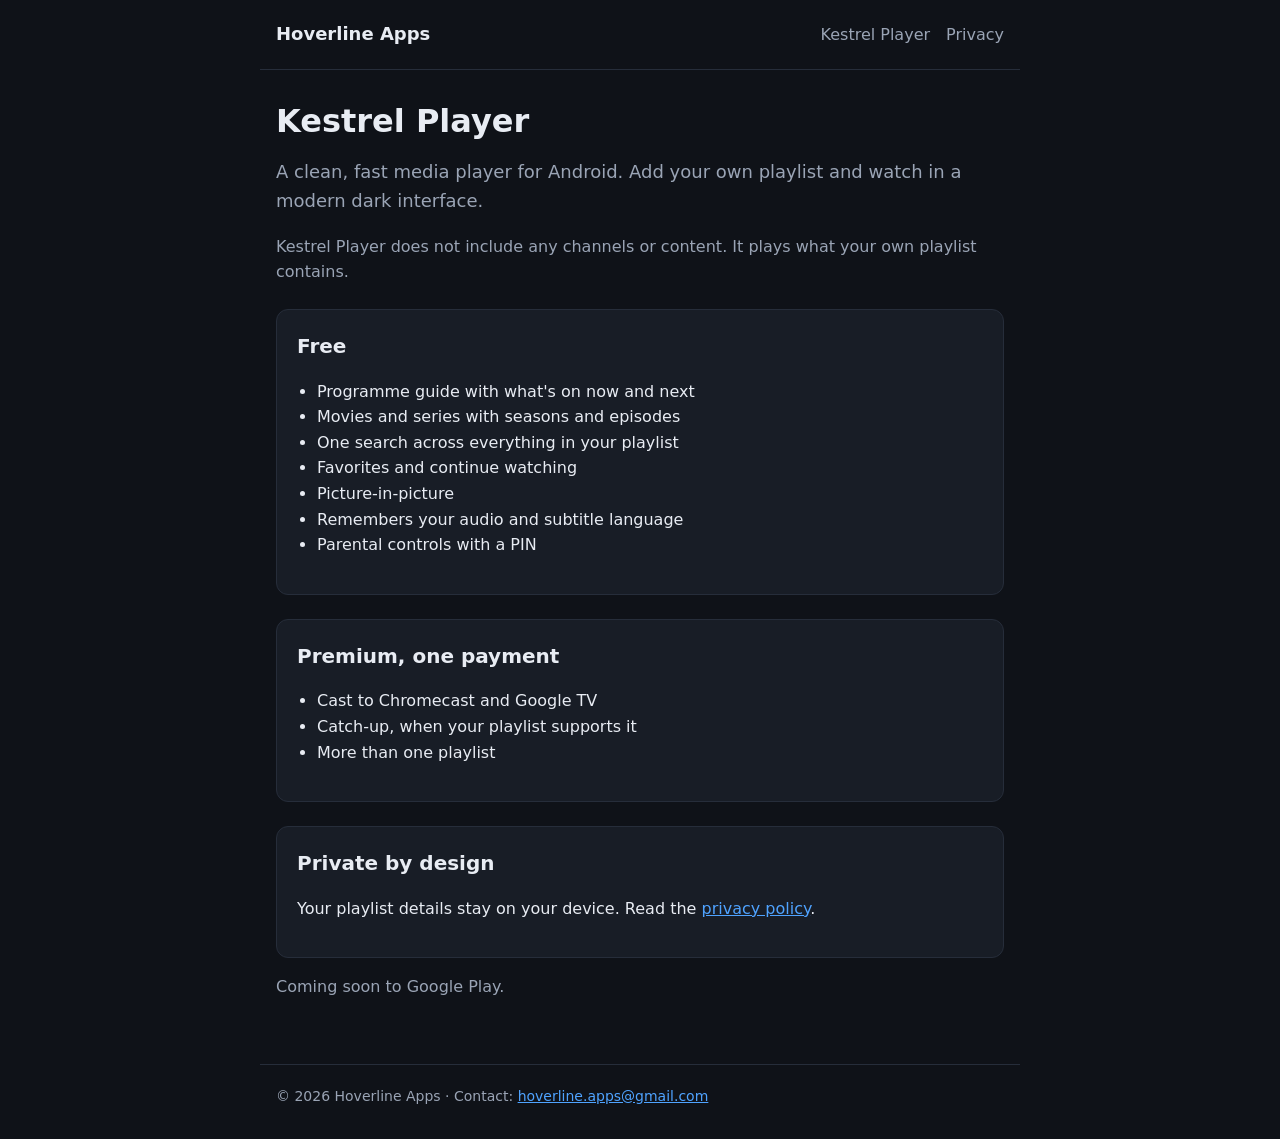
==== kestrel-player.html @ fd6a78ea "Add Hoverline Apps website: home, Kestrel Player and privacy policy Co-Authored-By: Claude Opus 5.5 " ====
<!doctype html>
<html lang="en"><head><meta charset="utf-8"><meta name="viewport" content="width=device-width,initial-scale=1">
<title>Kestrel Player</title><meta name="description" content="Kestrel Player is a clean, private media player for Android."><link rel="stylesheet" href="style.css"></head>
<body><header><a class="brand" href="index.html">Hoverline Apps</a><nav><a href="kestrel-player.html">Kestrel Player</a><a href="privacy.html">Privacy</a></nav></header>
<main>
<h1>Kestrel Player</h1>
<p class="lead">A clean, fast media player for Android. Add your own playlist and watch in a modern dark interface.</p>
<p class="muted">Kestrel Player does not include any channels or content. It plays what your own playlist contains.</p>
<div class="card"><h2>Free</h2><ul>
<li>Programme guide with what's on now and next</li>
<li>Movies and series with seasons and episodes</li>
<li>One search across everything in your playlist</li>
<li>Favorites and continue watching</li>
<li>Picture-in-picture</li>
<li>Remembers your audio and subtitle language</li>
<li>Parental controls with a PIN</li></ul></div>
<div class="card"><h2>Premium, one payment</h2><ul>
<li>Cast to Chromecast and Google TV</li>
<li>Catch-up, when your playlist supports it</li>
<li>More than one playlist</li></ul></div>
<div class="card"><h2>Private by design</h2>
<p>Your playlist details stay on your device. Read the <a href="privacy.html">privacy policy</a>.</p></div>
<p class="muted">Coming soon to Google Play.</p>
</main><footer>&copy; 2026 Hoverline Apps &middot; Contact: <a href="mailto:hoverline.apps@gmail.com">hoverline.apps@gmail.com</a></footer></body></html>
---- style.css ----
:root{--bg:#0f1218;--card:#181d26;--text:#e8ecf3;--muted:#9aa4b5;--accent:#4fa3ff;--line:#262d3a}
*{box-sizing:border-box}
body{margin:0;background:var(--bg);color:var(--text);font:16px/1.6 system-ui,-apple-system,"Segoe UI",Roboto,sans-serif}
a{color:var(--accent)}
header,main,footer{max-width:760px;margin:0 auto;padding:0 16px}
header{display:flex;justify-content:space-between;align-items:center;padding-top:20px;padding-bottom:20px;border-bottom:1px solid var(--line)}
.brand{font-weight:700;font-size:18px;color:var(--text);text-decoration:none}
nav a{margin-left:16px;color:var(--muted);text-decoration:none}
nav a:hover{color:var(--text)}
main{padding-top:32px;padding-bottom:48px}
h1{font-size:32px;line-height:1.2;margin:0 0 12px}
h2{font-size:20px;margin-top:32px}
.lead{color:var(--muted);font-size:18px}
.card{background:var(--card);border:1px solid var(--line);border-radius:12px;padding:20px;margin-top:24px}
.card h2{margin-top:0}
ul{padding-left:20px}
.muted{color:var(--muted)}
footer{border-top:1px solid var(--line);padding-top:20px;padding-bottom:32px;color:var(--muted);font-size:14px}
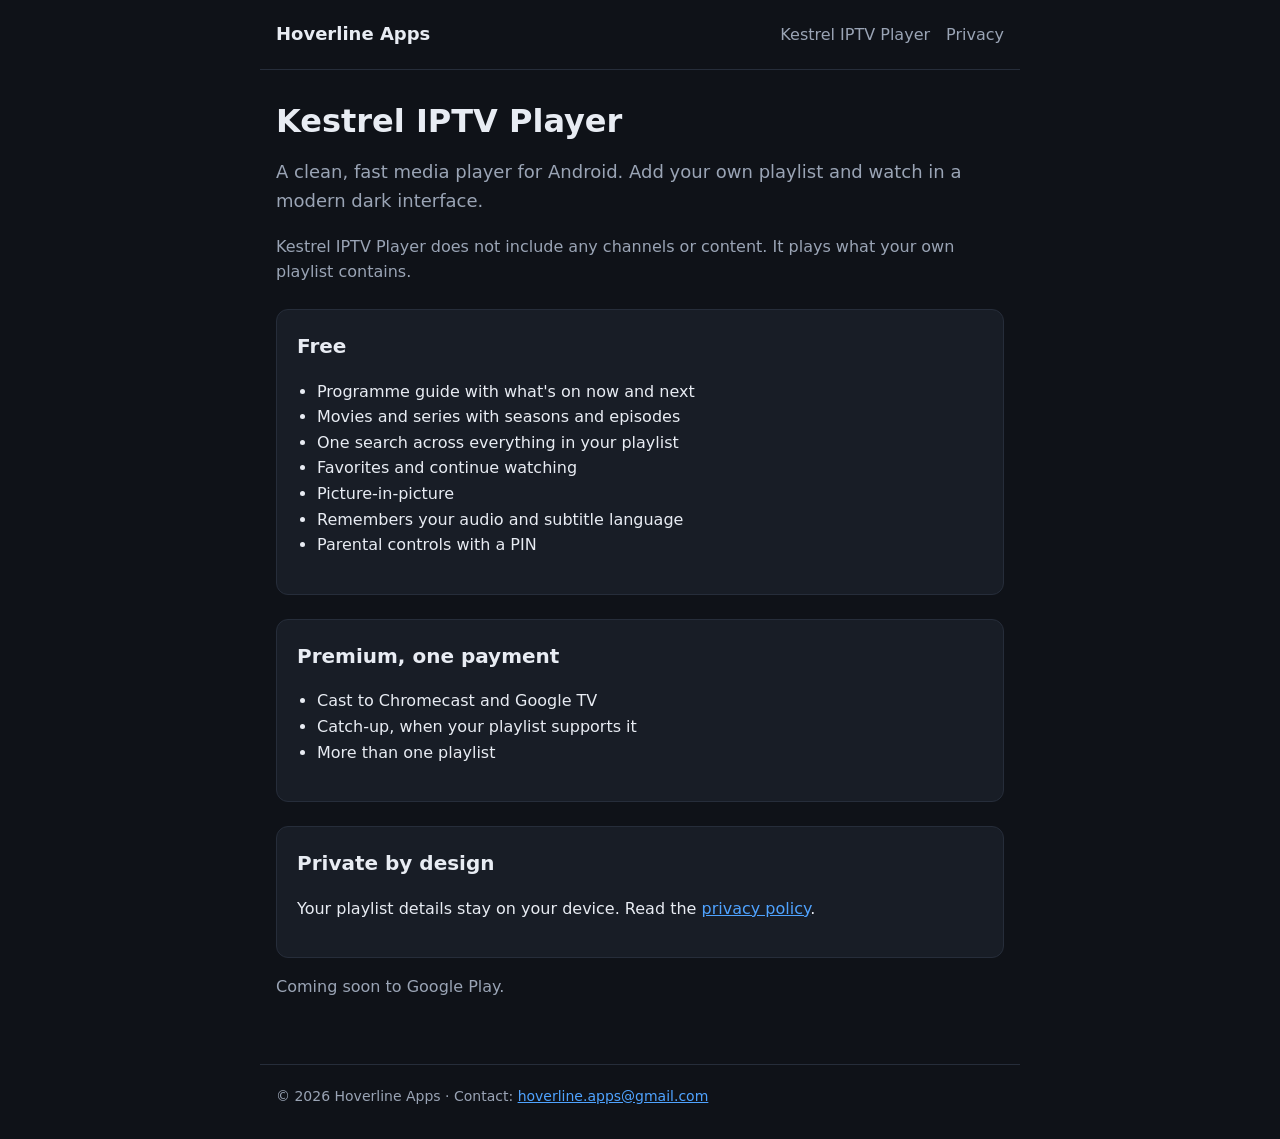
==== commit 6efd8418: "Rename app to Kestrel IPTV Player Co-Authored-By: Claude Opus 5.5 <noreply@anthropic.com> Claude-Ses" ====
--- a/kestrel-player.html
+++ b/kestrel-player.html
@@ -1,11 +1,11 @@
 <!doctype html>
 <html lang="en"><head><meta charset="utf-8"><meta name="viewport" content="width=device-width,initial-scale=1">
-<title>Kestrel Player</title><meta name="description" content="Kestrel Player is a clean, private media player for Android."><link rel="stylesheet" href="style.css"></head>
-<body><header><a class="brand" href="index.html">Hoverline Apps</a><nav><a href="kestrel-player.html">Kestrel Player</a><a href="privacy.html">Privacy</a></nav></header>
+<title>Kestrel IPTV Player</title><meta name="description" content="Kestrel IPTV Player is a clean, private media player for Android."><link rel="stylesheet" href="style.css"></head>
+<body><header><a class="brand" href="index.html">Hoverline Apps</a><nav><a href="kestrel-player.html">Kestrel IPTV Player</a><a href="privacy.html">Privacy</a></nav></header>
 <main>
-<h1>Kestrel Player</h1>
+<h1>Kestrel IPTV Player</h1>
 <p class="lead">A clean, fast media player for Android. Add your own playlist and watch in a modern dark interface.</p>
-<p class="muted">Kestrel Player does not include any channels or content. It plays what your own playlist contains.</p>
+<p class="muted">Kestrel IPTV Player does not include any channels or content. It plays what your own playlist contains.</p>
 <div class="card"><h2>Free</h2><ul>
 <li>Programme guide with what's on now and next</li>
 <li>Movies and series with seasons and episodes</li>
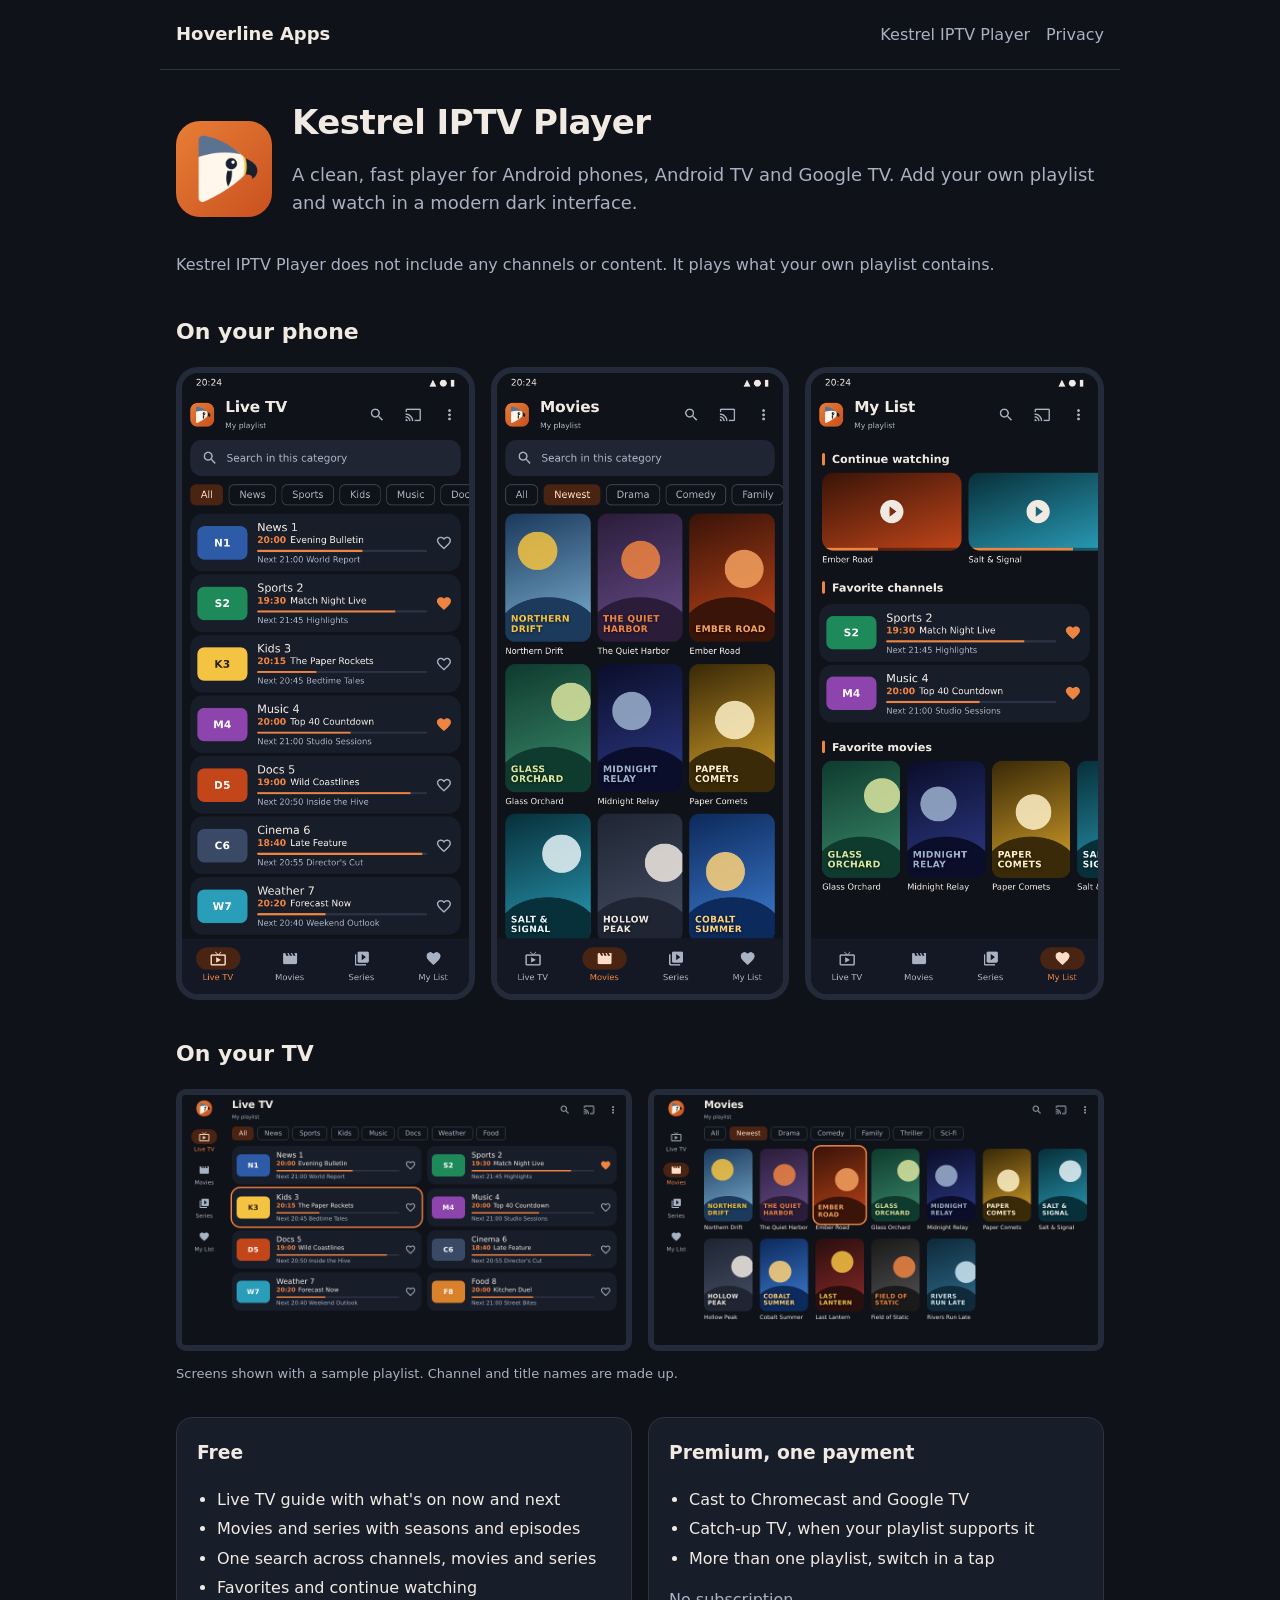
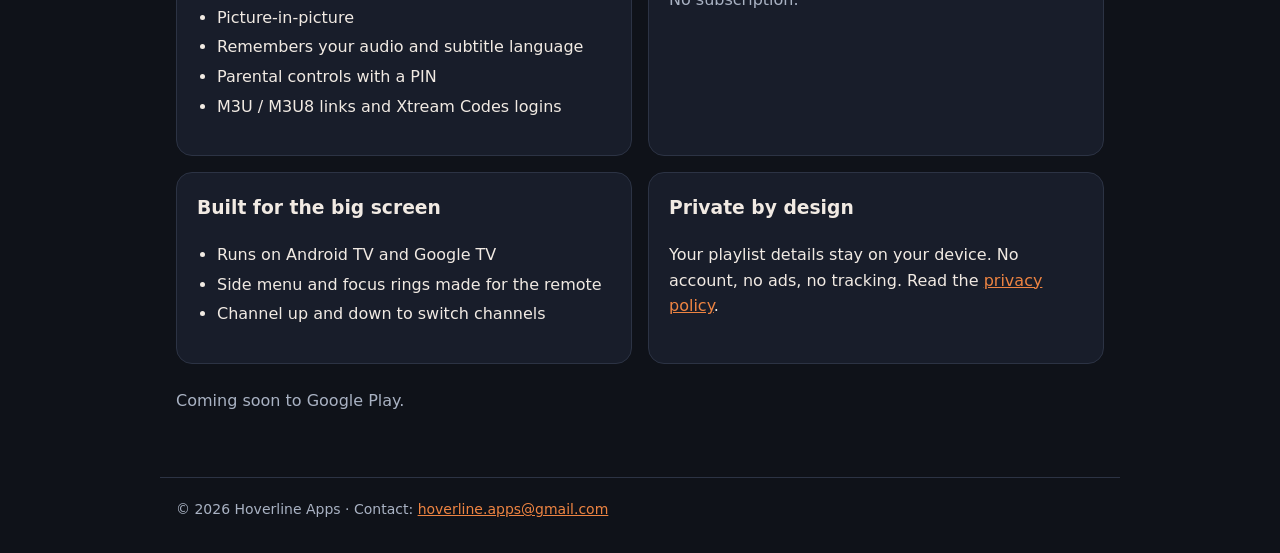
==== commit 5353bb89: "Show latest features, Android TV support and phone/TV screenshots Kestrel colours and icon, three ph" ====
--- a/kestrel-player.html
+++ b/kestrel-player.html
@@ -1,24 +1,48 @@
 <!doctype html>
 <html lang="en"><head><meta charset="utf-8"><meta name="viewport" content="width=device-width,initial-scale=1">
-<title>Kestrel IPTV Player</title><meta name="description" content="Kestrel IPTV Player is a clean, private media player for Android."><link rel="stylesheet" href="style.css"></head>
+<title>Kestrel IPTV Player</title><meta name="description" content="Kestrel IPTV Player is a clean, private media player for Android."><link rel="stylesheet" href="style.css"><link rel="icon" href="img/icon.png"></head>
 <body><header><a class="brand" href="index.html">Hoverline Apps</a><nav><a href="kestrel-player.html">Kestrel IPTV Player</a><a href="privacy.html">Privacy</a></nav></header>
 <main>
-<h1>Kestrel IPTV Player</h1>
-<p class="lead">A clean, fast media player for Android. Add your own playlist and watch in a modern dark interface.</p>
+<div class="hero"><img src="img/icon.png" alt="Kestrel IPTV Player icon">
+<div><h1>Kestrel IPTV Player</h1>
+<p class="lead">A clean, fast player for Android phones, Android TV and Google TV. Add your own playlist and watch in a modern dark interface.</p></div></div>
 <p class="muted">Kestrel IPTV Player does not include any channels or content. It plays what your own playlist contains.</p>
-<div class="card"><h2>Free</h2><ul>
-<li>Programme guide with what's on now and next</li>
+
+<h2>On your phone</h2>
+<div class="phones">
+<img src="img/phone-live.png" alt="Live TV list with what's on now and next">
+<img src="img/phone-movies.png" alt="Movies grid with categories">
+<img src="img/phone-mylist.png" alt="My List with continue watching and favorites">
+</div>
+
+<h2>On your TV</h2>
+<div class="tvs">
+<img src="img/tv-live.png" alt="Live TV guide on Android TV, navigated with the remote">
+<img src="img/tv-movies.png" alt="Movies grid on Google TV with the remote focus ring">
+</div>
+<p class="note">Screens shown with a sample playlist. Channel and title names are made up.</p>
+
+<div class="cols" style="margin-top:32px">
+<div class="card"><h3>Free</h3><ul>
+<li>Live TV guide with what's on now and next</li>
 <li>Movies and series with seasons and episodes</li>
-<li>One search across everything in your playlist</li>
+<li>One search across channels, movies and series</li>
 <li>Favorites and continue watching</li>
 <li>Picture-in-picture</li>
 <li>Remembers your audio and subtitle language</li>
-<li>Parental controls with a PIN</li></ul></div>
-<div class="card"><h2>Premium, one payment</h2><ul>
+<li>Parental controls with a PIN</li>
+<li>M3U / M3U8 links and Xtream Codes logins</li></ul></div>
+<div class="card"><h3>Premium, one payment</h3><ul>
 <li>Cast to Chromecast and Google TV</li>
-<li>Catch-up, when your playlist supports it</li>
-<li>More than one playlist</li></ul></div>
-<div class="card"><h2>Private by design</h2>
-<p>Your playlist details stay on your device. Read the <a href="privacy.html">privacy policy</a>.</p></div>
-<p class="muted">Coming soon to Google Play.</p>
+<li>Catch-up TV, when your playlist supports it</li>
+<li>More than one playlist, switch in a tap</li></ul>
+<p class="muted">No subscription.</p></div>
+<div class="card"><h3>Built for the big screen</h3><ul>
+<li>Runs on Android TV and Google TV</li>
+<li>Side menu and focus rings made for the remote</li>
+<li>Channel up and down to switch channels</li></ul></div>
+<div class="card"><h3>Private by design</h3>
+<p>Your playlist details stay on your device. No account, no ads, no tracking. Read the <a href="privacy.html">privacy policy</a>.</p></div>
+</div>
+<p class="muted" style="margin-top:24px">Coming soon to Google Play.</p>
 </main><footer>&copy; 2026 Hoverline Apps &middot; Contact: <a href="mailto:hoverline.apps@gmail.com">hoverline.apps@gmail.com</a></footer></body></html>
--- a/style.css
+++ b/style.css
@@ -1,18 +1,31 @@
-:root{--bg:#0f1218;--card:#181d26;--text:#e8ecf3;--muted:#9aa4b5;--accent:#4fa3ff;--line:#262d3a}
+:root{--bg:#0F1219;--card:#181D2A;--text:#F1EAE3;--muted:#A9B2C3;--accent:#EE8442;--line:#2C3344}
 *{box-sizing:border-box}
 body{margin:0;background:var(--bg);color:var(--text);font:16px/1.6 system-ui,-apple-system,"Segoe UI",Roboto,sans-serif}
 a{color:var(--accent)}
-header,main,footer{max-width:760px;margin:0 auto;padding:0 16px}
-header{display:flex;justify-content:space-between;align-items:center;padding-top:20px;padding-bottom:20px;border-bottom:1px solid var(--line)}
+img{max-width:100%;display:block}
+header,main,footer{max-width:960px;margin:0 auto;padding:0 16px}
+header{display:flex;justify-content:space-between;align-items:center;flex-wrap:wrap;gap:8px;padding-top:20px;padding-bottom:20px;border-bottom:1px solid var(--line)}
 .brand{font-weight:700;font-size:18px;color:var(--text);text-decoration:none}
 nav a{margin-left:16px;color:var(--muted);text-decoration:none}
+nav a:first-child{margin-left:0}
 nav a:hover{color:var(--text)}
 main{padding-top:32px;padding-bottom:48px}
-h1{font-size:32px;line-height:1.2;margin:0 0 12px}
-h2{font-size:20px;margin-top:32px}
+h1{font-size:34px;line-height:1.2;margin:0 0 12px;letter-spacing:-.5px}
+h2{font-size:22px;margin-top:36px}
 .lead{color:var(--muted);font-size:18px}
-.card{background:var(--card);border:1px solid var(--line);border-radius:12px;padding:20px;margin-top:24px}
-.card h2{margin-top:0}
+.card{background:var(--card);border:1px solid var(--line);border-radius:16px;padding:20px;margin-top:24px}
+.card h2,.card h3{margin-top:0}
+.hero{display:flex;gap:20px;align-items:center}
+.hero img{width:96px;height:96px;border-radius:24px;flex:none}
+.cols{display:grid;grid-template-columns:repeat(auto-fit,minmax(320px,1fr));gap:16px}
+.cols .card{margin-top:0}
+.phones{display:grid;grid-template-columns:repeat(3,1fr);gap:16px}
+.phones img{border-radius:22px;border:6px solid #232A39}
+.tvs{display:grid;grid-template-columns:repeat(2,1fr);gap:16px}
+.tvs img{border-radius:10px;border:6px solid #232A39}
+@media (max-width:640px){.phones{grid-template-columns:repeat(3,1fr);gap:8px}.phones img{border-width:3px;border-radius:12px}.tvs{grid-template-columns:1fr}.hero{flex-direction:column;align-items:flex-start}}
 ul{padding-left:20px}
+li{margin:4px 0}
 .muted{color:var(--muted)}
+.note{font-size:13px;color:var(--muted)}
 footer{border-top:1px solid var(--line);padding-top:20px;padding-bottom:32px;color:var(--muted);font-size:14px}
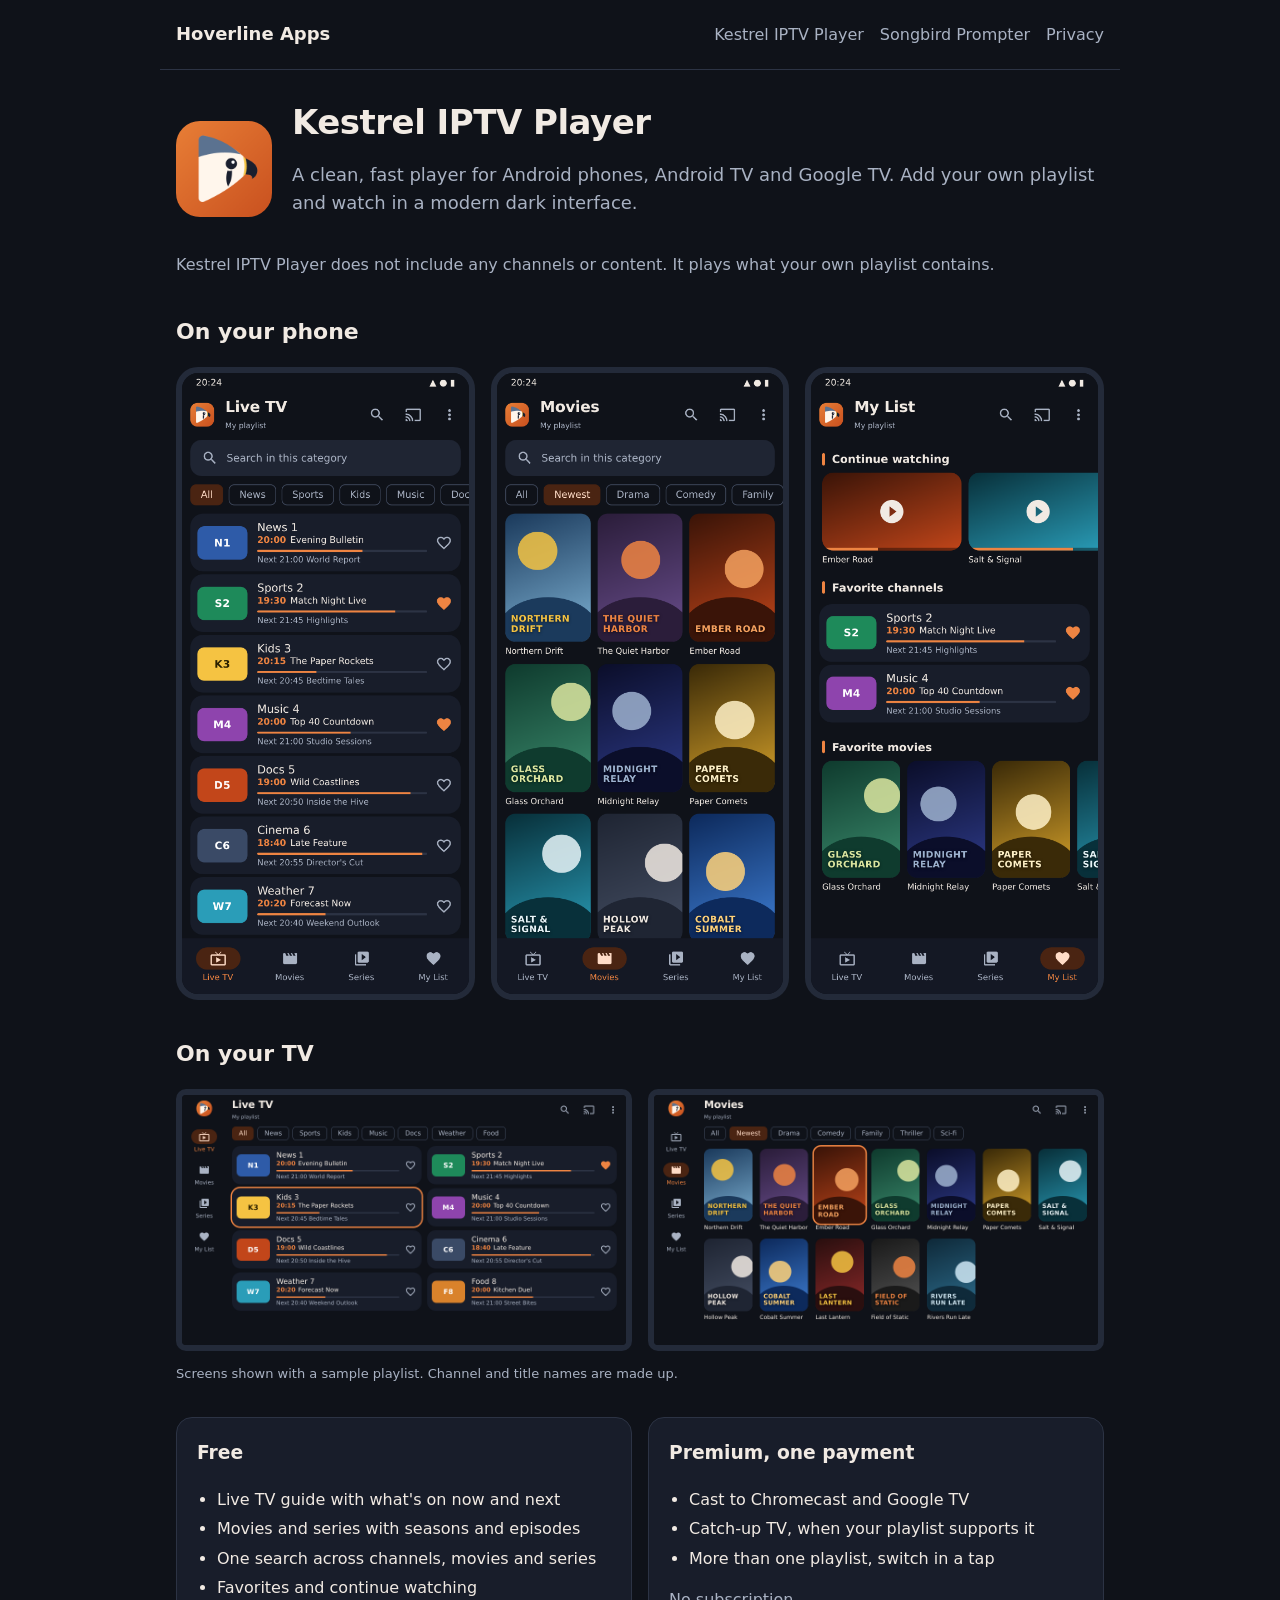
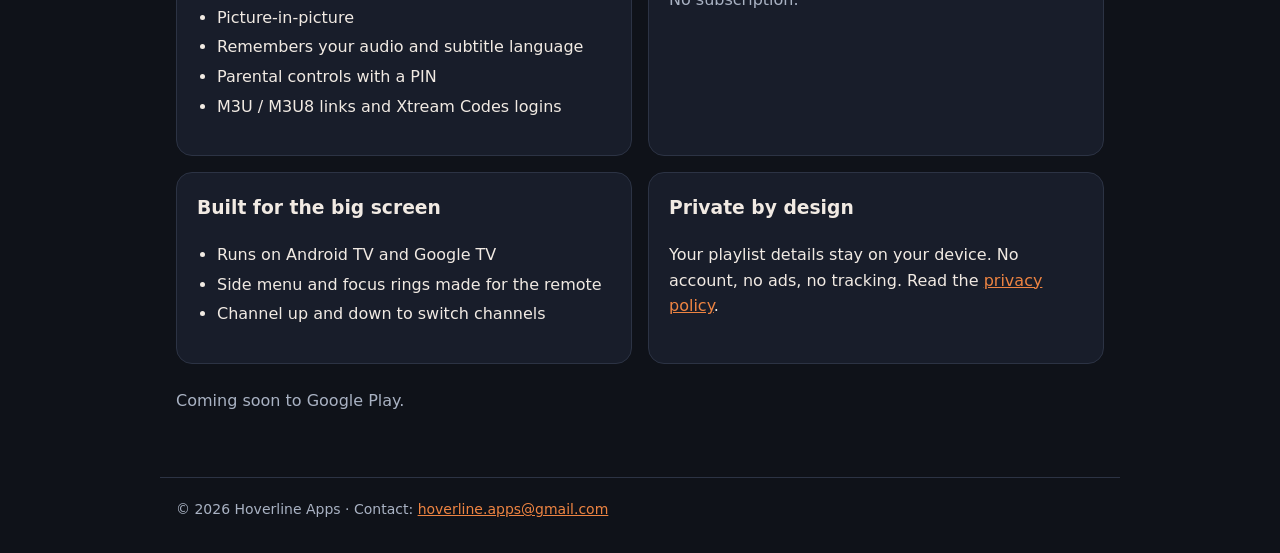
==== commit 134fb6f9: "Add Songbird Prompter page and privacy policy - songbird-prompter.html: features (prompter and recor" ====
--- a/kestrel-player.html
+++ b/kestrel-player.html
@@ -1,7 +1,7 @@
 <!doctype html>
 <html lang="en"><head><meta charset="utf-8"><meta name="viewport" content="width=device-width,initial-scale=1">
 <title>Kestrel IPTV Player</title><meta name="description" content="Kestrel IPTV Player is a clean, private media player for Android."><link rel="stylesheet" href="style.css"><link rel="icon" href="img/icon.png"></head>
-<body><header><a class="brand" href="index.html">Hoverline Apps</a><nav><a href="kestrel-player.html">Kestrel IPTV Player</a><a href="privacy.html">Privacy</a></nav></header>
+<body><header><a class="brand" href="index.html">Hoverline Apps</a><nav><a href="kestrel-player.html">Kestrel IPTV Player</a><a href="songbird-prompter.html">Songbird Prompter</a><a href="privacy.html">Privacy</a></nav></header>
 <main>
 <div class="hero"><img src="img/icon.png" alt="Kestrel IPTV Player icon">
 <div><h1>Kestrel IPTV Player</h1>
